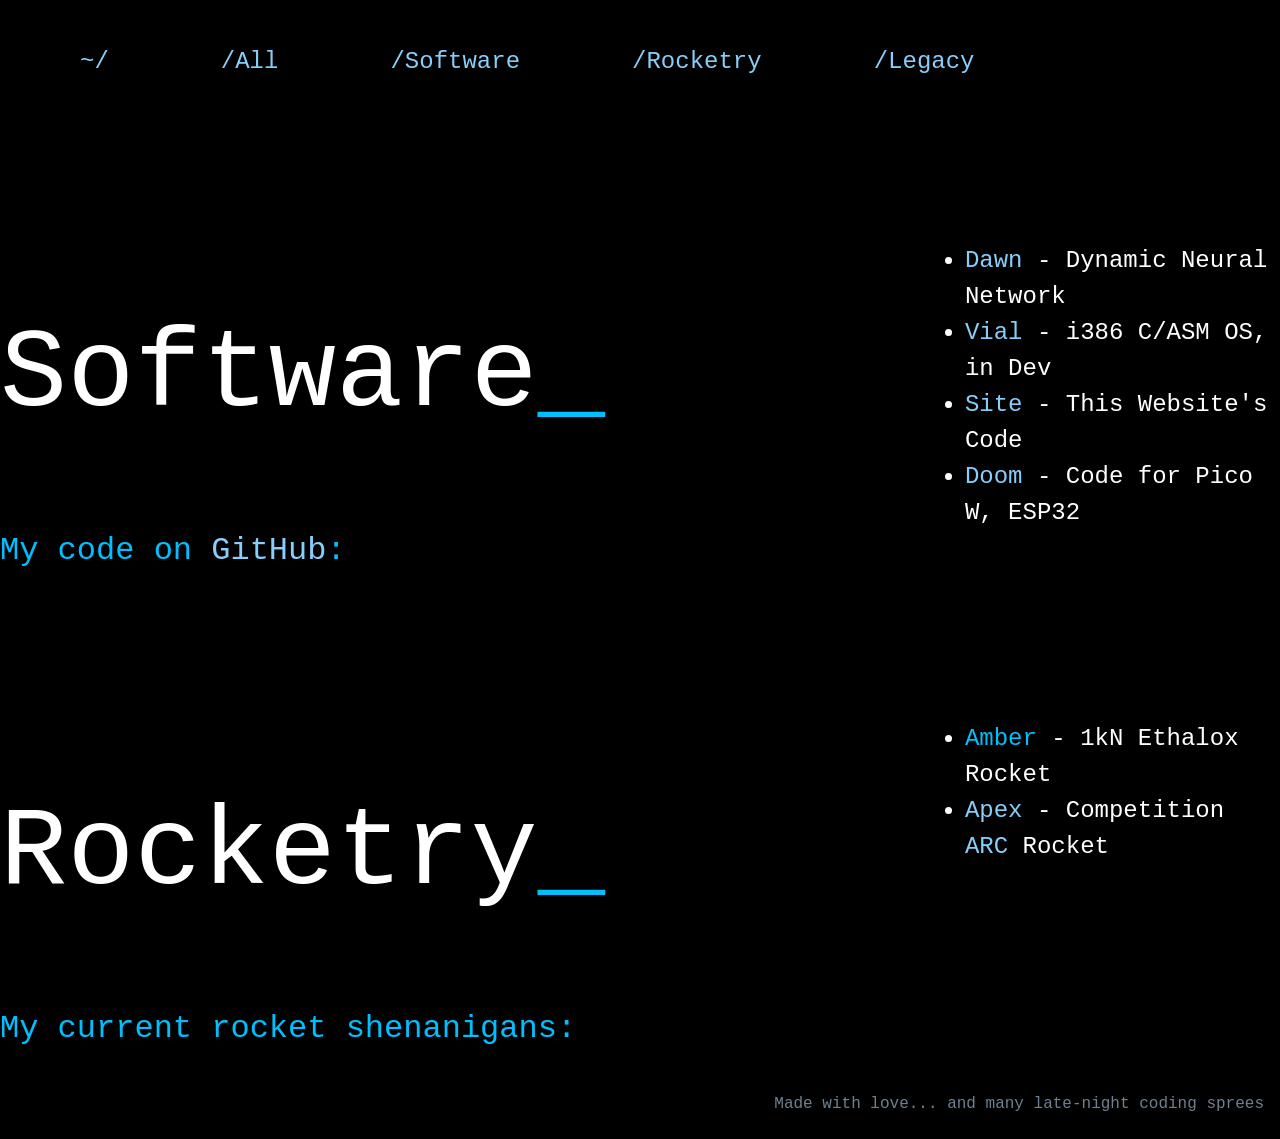
==== public/all/index.html @ beecd50e "Portfolio Overhaul" ====
<!DOCTYPE html>
<html>
    <head>
        <meta charset="UTF-8">
        <meta name="viewport" content="width=device-width, initial-scale=1.0">
        <link rel="stylesheet" href="../style.css">
        <title>~/All</title>
    </head>
    <body>
        <header>
            <nav>
                <a href="../">~/</a>
                <a href="../all/">/All</a>
                <a href="../software/">/Software</a>
                <a href="../rocketry/">/Rocketry</a>
                <a href="../legacy/">/Legacy</a>
            </nav>
        </header>
        <main>
            <section id="software">
                <div id="left-column">
                    <h1 id="title">Software<span class="blue">_</span></h1>
                    <p id="subtitle">My code on <a href="https://github.com/connor-lawrence/">GitHub</a>:</p>
                </div>
                <div id="right-column">
                    <ul>
                        <li><a href="https://github.com/connor-lawrence/dawn/" target="_blank" rel="noopener noreferrer">Dawn</a> - Dynamic Neural Network</li>
                        <li><a href="https://github.com/connor-lawrence/vial/" target="_blank" rel="noopener noreferrer">Vial</a> - i386 C/ASM OS, in Dev</li>
                        <li><a href="https://github.com/ivanlawrence/site/" target="_blank" rel="noopener noreferrer">Site</a> - This Website's Code</li>
                        <li><a href="https://github.com/connor-lawrence/doom/" target="_blank" rel="noopener noreferrer">Doom</a> - Code for Pico W, ESP32</li>
                    </ul>
                </div>
            </section>
            <section id="rocketry">
                <div id="left-column">
                    <h1 id="title">Rocketry<span class="blue">_</span></h1>
                    <p id="subtitle">My current rocket shenanigans:</p>
                </div>
                <div id="right-column">
                    <ul>
                        <li><span class="blue">Amber</span> - 1kN Ethalox Rocket</li>
                        <li><a href="https://github.com/connor-lawrence/apex/" target="_blank" rel="noopener noreferrer">Apex</a>
                             - Competition <a href="https://www.rocketrychallenge.org/" target="_blank" rel="noopener noreferrer">ARC</a> Rocket</li>
                    </ul>
                </div>
            </section>
        </main>
        <footer>
            <p>Made with love... and many late-night coding sprees</p>
        </footer>
    </body>
</html>
---- public/style.css ----
/*body * {
    outline: 1px solid rgba(255, 255, 255, 0.5);
}*/

html {
    font-size: 16px;
}

body {
    background-color: black;
    font-size: 1rem;
    color: white;
    font-family: monospace;
    margin: 0;
    padding: 0;
    min-height: 100vh;
    display: flex;
    flex-direction: column;
}

main {
    flex: 1;
}

.blue {
    color: deepskyblue;
}

.red {
    color: crimson;
}

.gray {
    color: slategray;
}

.white {
    color: white;
}

nav {
    font-size: 1.5rem;
    margin: 3rem 5rem;
    gap: 7rem;
    display: flex;
    justify-content: flex-start;
}

a {
    color: lightskyblue;
    text-decoration: none;
}

a:hover {
    color: white;
    text-decoration: underline;
    font-weight: bold;
    transition: color 0.3s ease-in-out;
}

section {
    padding-top: 6rem;
    gap: 20rem;
    display: flex;
    justify-content: center;
}

#title {
    font-size: 7rem;
    font-weight: normal;
}

#subtitle {
    font-size: 2rem;
    color: deepskyblue;
}

#right-column {
    width: fit-content;
}

h2 {
    font-size: 3rem;
}

ul {
    font-size: 1.5rem;
    line-height: 1.5;
}

footer {
    color: slategray;
    text-align: right;
    padding-right: 1rem;
}

@media (max-width: 600px) {

    html {
        font-size: 12px;
    }

    nav {
        font-size: 1.3rem;
        margin: 2rem 0.5rem;
        gap: 0rem;
        justify-content: space-evenly;
    }

    section {
        padding-top: 0rem;
        gap: 3rem;
        flex-direction: column;
        align-items: center;
    }

    #title {
        font-size: 5rem;
    }

    #subtitle {
        font-size: 1.5rem;
    }

    #right-column {
        padding-right: 0;
    }

    h2 {
        padding-right: 1rem;
    }

    ul {
        list-style-type: none;
        padding-left: 1.5rem;
    }

    footer {
        padding-right: 0;
        text-align: center;
    }
}
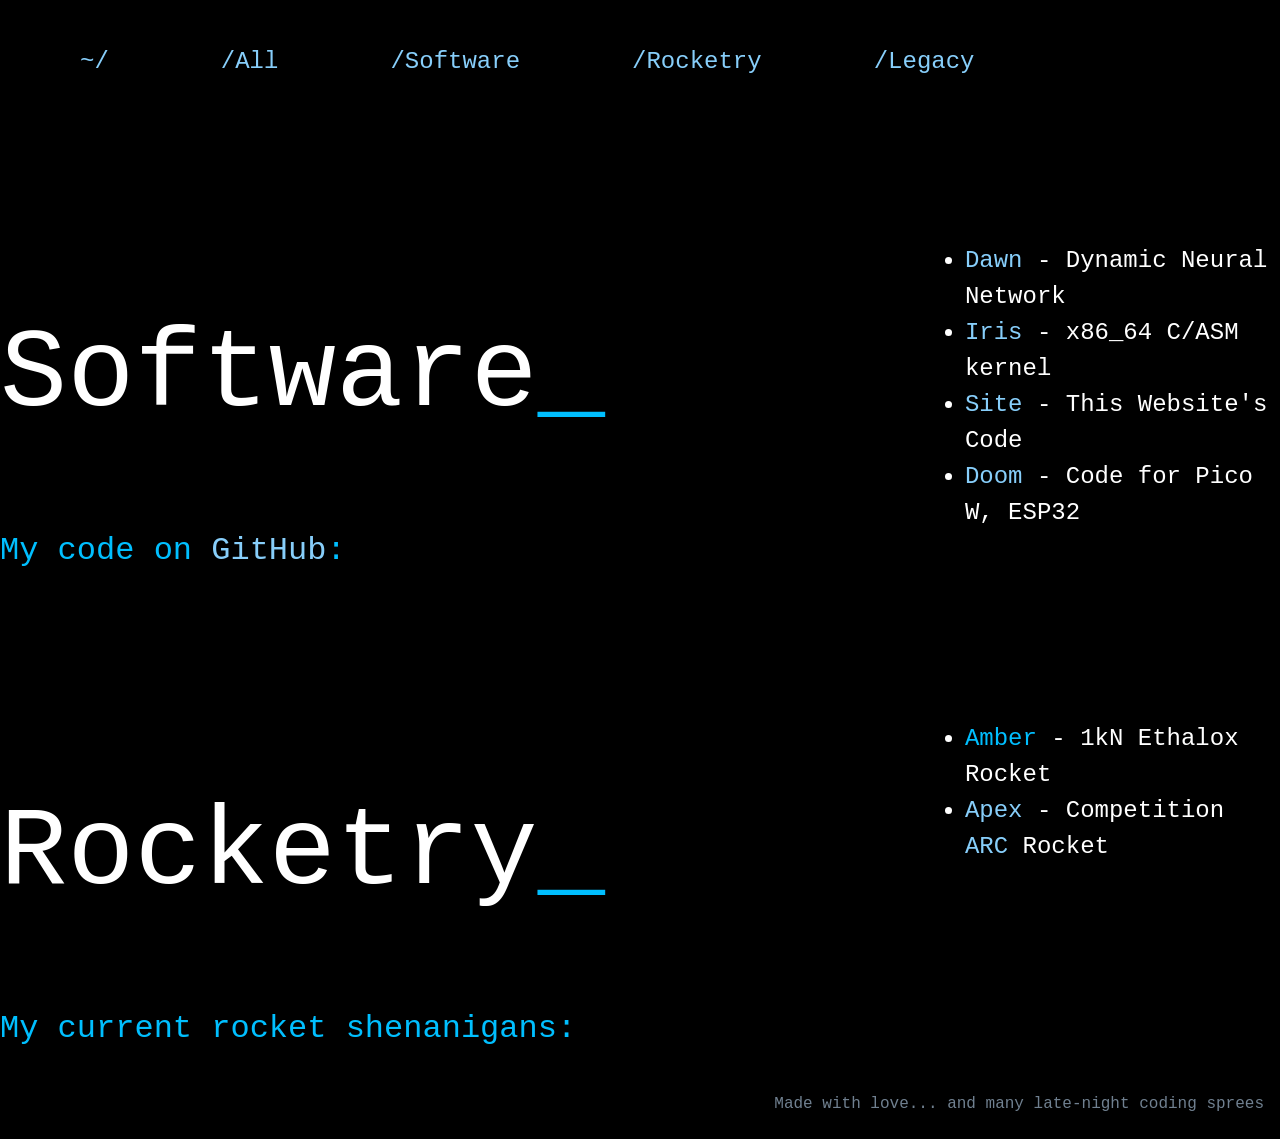
==== commit 574a18ed: "Renames Vial to Iris and updates info" ====
--- a/public/all/index.html
+++ b/public/all/index.html
@@ -25,7 +25,7 @@
                 <div id="right-column">
                     <ul>
                         <li><a href="https://github.com/connor-lawrence/dawn/" target="_blank" rel="noopener noreferrer">Dawn</a> - Dynamic Neural Network</li>
-                        <li><a href="https://github.com/connor-lawrence/vial/" target="_blank" rel="noopener noreferrer">Vial</a> - i386 C/ASM OS, in Dev</li>
+                        <li><a href="https://github.com/connor-lawrence/iris/" target="_blank" rel="noopener noreferrer">Iris</a> - x86_64 C/ASM kernel</li>
                         <li><a href="https://github.com/ivanlawrence/site/" target="_blank" rel="noopener noreferrer">Site</a> - This Website's Code</li>
                         <li><a href="https://github.com/connor-lawrence/doom/" target="_blank" rel="noopener noreferrer">Doom</a> - Code for Pico W, ESP32</li>
                     </ul>
